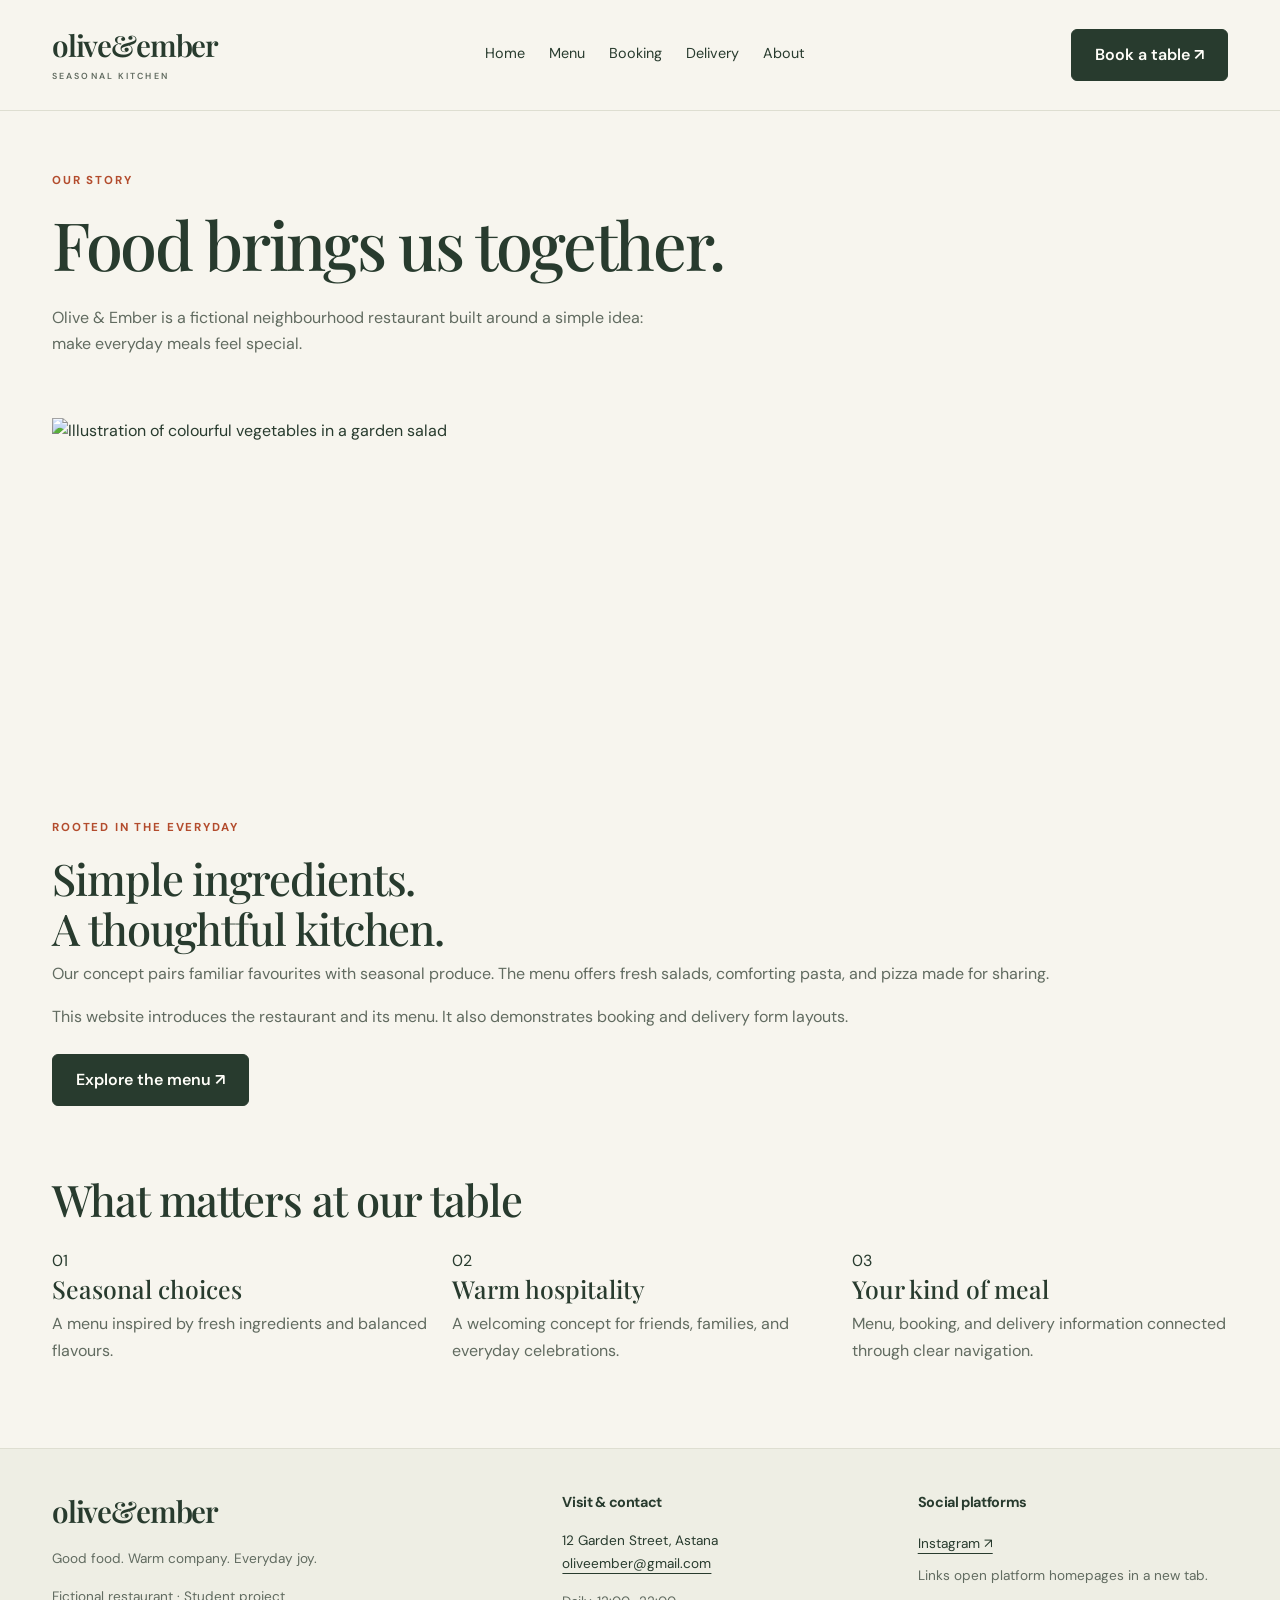
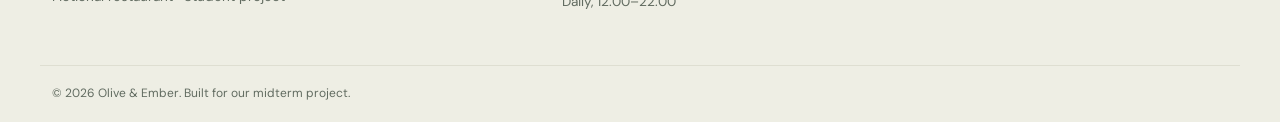
==== about.html @ 1c38c2a3 "About page done, mail changed, facebook deleted" ====
<!DOCTYPE html>
<html lang="en">
<head>
    <meta charset="UTF-8">
    <meta name="viewport" content="width=device-width, initial-scale=1.0">
    <link href="https://cdn.jsdelivr.net/npm/bootstrap@5.3.3/dist/css/bootstrap.min.css" rel="stylesheet">

    <title>About | Olive &amp; Ember</title>

    <link rel="preconnect" href="https://fonts.googleapis.com">
    <link rel="preconnect" href="https://fonts.gstatic.com" crossorigin>
    <link href="https://fonts.googleapis.com/css2?family=DM+Sans:wght@400;500;600;700&family=Playfair+Display:wght@500;600;700&display=swap" rel="stylesheet">
    <link rel="stylesheet" href="css/style.css">
</head>

<body>
    <a class="skip-link" href="#main-content">Skip to content</a>

    <header class="site-header">
        <div class="container header-inner">
            <a class="brand" href="index.html">
                olive<span>&amp;</span>ember
                <span class="brand-caption">SEASONAL KITCHEN</span>
            </a>

            <nav class="site-nav" aria-label="Main navigation">
                <a href="index.html">Home</a>
                <a href="menu.html">Menu</a>
                <a href="booking.html">Booking</a>
                <a href="delivery.html">Delivery</a>
                <a href="about.html">About</a>
            </nav>

            <a class="btn btn-brand header-book" href="booking.html">
                Book a table ↗
            </a>
        </div>
    </header>

    <main id="main-content">
        <section class="page-intro container">
            <p class="eyebrow">OUR STORY</p>
            <h1>Food brings us together.</h1>

            <p class="intro-copy">
                Olive &amp; Ember is a fictional neighbourhood restaurant
                built around a simple idea: make everyday meals feel special.
            </p>
        </section>

        <section class="container section-space pt-0">
            <div class="story-grid">
                <img
                    src=""
                    alt="Illustration of colourful vegetables in a garden salad"
                    width="480"
                    height="400"
                    loading="lazy"
                >

                <div>
                    <p class="eyebrow">ROOTED IN THE EVERYDAY</p>

                    <h2 id="story-title">
                        Simple ingredients.<br>
                        A thoughtful kitchen.
                    </h2>

                    <p>
                        Our concept pairs familiar favourites with seasonal
                        produce. The menu offers fresh salads, comforting
                        pasta, and pizza made for sharing.
                    </p>

                    <p>
                        This website introduces the restaurant and its menu.
                        It also demonstrates booking and delivery form layouts.
                    </p>

                    <a class="btn btn-brand mt-2" href="menu.html">
                        Explore the menu ↗
                    </a>
                </div>
            </div>
        </section>

        <section
            class="container section-space pt-0"
            aria-labelledby="values-title">

            <h2 id="values-title" class="mb-4">
                What matters at our table
            </h2>

            <div class="row g-4">
                <div class="col-12 col-md-4">
                    <article class="value-card">
                        <span class="step-number">01</span>
                        <h3>Seasonal choices</h3>
                        <p>
                            A menu inspired by fresh ingredients
                            and balanced flavours.
                        </p>
                    </article>
                </div>

                <div class="col-12 col-md-4">
                    <article class="value-card">
                        <span class="step-number">02</span>
                        <h3>Warm hospitality</h3>
                        <p>
                            A welcoming concept for friends, families,
                            and everyday celebrations.
                        </p>
                    </article>
                </div>

                <div class="col-12 col-md-4">
                    <article class="value-card">
                        <span class="step-number">03</span>
                        <h3>Your kind of meal</h3>
                        <p>
                            Menu, booking, and delivery information
                            connected through clear navigation.
                        </p>
                    </article>
                </div>
            </div>
        </section>
    </main>

    <footer class="site-footer">
        <div class="container footer-grid">
            <div>
                <a class="brand footer-brand" href="index.html">
                    olive<span>&amp;</span>ember
                </a>
                <p>Good food. Warm company. Everyday joy.</p>
                <p class="small">Fictional restaurant · Student project</p>
            </div>

            <div>
                <h2 class="footer-heading">Visit &amp; contact</h2>
                <address>
                    12 Garden Street, Astana<br>
                    <a href="mailto:oliveember@gmail.com">oliveember@gmail.com</a>
                </address>
                <p>Daily, 12:00–22:00</p>
            </div>

            <div>
                <h2 class="footer-heading">Social platforms</h2>

                <a
                    href="https://www.instagram.com/" target="_blank">
                    Instagram ↗
                </a>
                <br>
                <p class="small mt-2">
                    Links open platform homepages in a new tab.
                </p>
            </div>
        </div>

        <div class="container footer-bottom">
            © 2026 Olive &amp; Ember. Built for our midterm project.
        </div>
    </footer>
</body>
</html>
---- css/style.css ----
:root {
    --color-cream: #f7f5ee;
    --color-ink: #283b2e;
    --color-muted: #616b60;
    --color-accent: #b34c2d;
    --color-line: #deded1;
    --color-white: #fffef9;

    --font-body: "DM Sans", sans-serif;
    --font-heading: "Playfair Display", Georgia, serif;

    --radius: 16px;
}
* {
    box-sizing: border-box;
}

body {
    margin: 0;
    background: var(--color-cream);
    color: var(--color-ink);
    font-family: var(--font-body);
    font-size: 16px;
    line-height: 1.65;
}

h1, h2, h3 {
    font-family: var(--font-heading); line-height: 1.15;
}

h1 {
    font-size: clamp(2.6rem, 5.2vw, 4.9rem); letter-spacing: -0.035em;
}

h2 {
    font-size: clamp(2rem, 3.4vw, 3rem); letter-spacing: -0.025em;
}

h3 {
    font-size: 1.55rem;
}

p { color: var(--color-muted);}

a {
    color: inherit;
    text-underline-offset: 5px;
}

a:hover {
    color: var(--color-accent);
}

a:focus,
button:focus {
    outline: 3px solid var(--color-accent);
    outline-offset: 5px;
}

img {
    display: block;
    max-width: 100%;
    height: auto;
}

.container {
    max-width: 1200px;
}

.eyebrow {
    color: var(--color-accent);
    font-size: 0.72rem;
    font-weight: 700;
    letter-spacing: 0.16em;
    margin-bottom: 16px;
}

.text-link {
    font-weight: 600;
}

.btn {
    border-radius: 6px;
    font-weight: 600;
    padding: 13px 23px;
}

.btn-brand {
    background: var(--color-ink);
    color: var(--color-white);
    border: 1px solid var(--color-ink);
}

.btn-brand:hover,
.btn-brand:focus {
    background: var(--color-accent);
    border-color: var(--color-accent);
    color: white;
}

.skip-link {
    position: absolute;
    top: -100px;
    left: 20px;
    background: var(--color-white);
    padding: 10px;
    z-index: 100;
}

.skip-link:focus {
    top: 12px;
}

.site-header {
    border-bottom: 1px solid var(--color-line);
}

.header-inner {
    display: flex;
    align-items: center;
    justify-content: space-between;
    gap: 25px;
    min-height: 110px;
}

.brand {
    font-family: var(--font-heading);
    font-size: 1.85rem;
    font-weight: 600;
    text-decoration: none;
    letter-spacing: -0.04em;
    line-height: 1.15;
}

.brand-caption {
    display: block;
    color: var(--color-muted);
    font-family: var(--font-body);
    font-size: 0.55rem;
    letter-spacing: 0.24em;
    margin-top: 9px;
}

.site-nav {
    display: flex;
    align-items: center;
    gap: 24px;
}

.site-nav a {
    font-size: 0.9rem;
    text-decoration: none;
    padding: 8px 0;
    border-bottom: 2px solid transparent;
}

.site-nav a[aria-current="page"] {
    border-bottom-color: var(--color-accent);
    color: var(--color-accent);
}

.section-space {
    padding-top: 68px;
    padding-bottom: 68px;
}

.section-heading {
    display: flex;
    justify-content: space-between;
    align-items: flex-end;
    gap: 20px;
    margin-bottom: 30px;
}

.section-heading h2 {
    margin: 0;
}

.page-intro {
    padding-top: 60px;
    padding-bottom: 45px;
}

.page-intro h1 {
    max-width: 850px;
}

.intro-copy {
    max-width: 620px;
    margin-top: 22px;
}

.site-footer {
    background: #eeeee4;
    border-top: 1px solid var(--color-line);
    padding-top: 45px;
}

.footer-grid {
    display: grid;
    grid-template-columns: 1.5fr 1fr 1fr;
    gap: 45px;
    padding-bottom: 35px;
}

.footer-brand {
    display: inline-block;
    margin-bottom: 20px;
}

.site-footer p, .site-footer address, .site-footer a:not(.brand) {
    font-size: 0.85rem;
}

.footer-heading {
    font-family: var(--font-body);
    font-size: 0.9rem;
    font-weight: 700;
    margin-bottom: 20px;
}

.footer-bottom {
    border-top: 1px solid var(--color-line);
    padding-top: 18px;
    padding-bottom: 18px;
    font-size: 0.75rem;
    color: var(--color-muted);
}
.page-intro {
    padding-top: 60px;
    padding-bottom: 30px; 
}
.page-intro h1 { 
    max-width: 850px; 
}
.intro-copy { 
    max-width: 620px;
    margin-top: 22px;
}

.form-panel { 
    background: var(--color-white);
    border: 1px solid var(--color-line);
    border-radius: var(--radius); 
    padding: 32px; 
}
.form-panel h2 { 
    font-size: 2rem; 
}
.demo-notice { 
    font-size: .85rem;
    background: #efeee3; 
    padding: 14px; border-radius: 6px;
}
.form-label {
    font-size: .85rem;
    font-weight: 600;
}
.form-control, .form-select { 
    background-color: #fdfcf7;
    border-color: #c6cbbb; 
    padding: 12px; color: var(--color-ink); 
}
.form-control:focus, .form-select:focus {
    border-color: var(--color-accent);
    box-shadow: 0 0 0 3px #b34c2d25;
}

.info-panel { 
    background: #e9eadd; 
    padding: 35px; border-radius: var(--radius);
}
.info-panel h2 { 
    font-size: 2.4rem; 
}
.detail-list { 
    padding: 0; 
    list-style: none;
    margin: 25px 0;
}
.detail-list li {
    padding: 12px 0;
    border-bottom: 1px solid #cdd2bd;
    font-size: .9rem; 
}

@media (max-width: 575px) {
    .page-intro { 
        padding-top: 40px;
        padding-bottom: 30px;
    }
    .page-intro h1 { 
        font-size: 2.6rem;
    }
    .form-panel, .info-panel { 
        padding: 22px;
    }
    .info-panel h2 {
        font-size: 2rem;
    }
}
.page-intro {
    padding-top: 60px;
    padding-bottom: 45px;
}
.page-intro h1 { 
    max-width: 850px;
}
.intro-copy {
    max-width: 620px;
    margin-top: 22px; 
}

.form-panel { 
    background: var(--color-white);
    border: 1px solid var(--color-line);
    border-radius: var(--radius); padding: 32px; 
}
.form-panel h2 { 
    font-size: 2rem;
}
.demo-notice { 
    font-size: .85rem; 
    background: #efeee3;
    padding: 14px; border-radius: 6px;
}
.form-label { 
    font-size: .85rem;
    font-weight: 600; 
}
.form-control, .form-select {
    background-color: #fdfcf7; 
    border-color: #c6cbbb; padding: 12px;
    color: var(--color-ink); 
}
.form-control:focus, .form-select:focus {
    border-color: var(--color-accent); 
    box-shadow: 0 0 0 3px #b34c2d25; 
}

.delivery-steps { 
    padding-left: 22px;
}
.delivery-steps li {
    padding: 8px 0 8px 6px; 
}
.order-line { 
    display: flex; 
    align-items: center; 
    justify-content: space-between;
    gap: 20px; 
    padding: 16px 0;
    border-bottom: 1px solid var(--color-line);
}
.order-line label {
    font-weight: 600; 
    font-size: .9rem;
}
.order-line label span { 
    display: block; font-size: .8rem;
    font-weight: 400; 
}
.quantity-input { 
    width: 85px;
    flex-shrink: 0; 
}
.order-summary {
    display: flex; 
    justify-content: space-between;
    gap: 20px; padding-top: 20px;
    font-size: .9rem;
}

.info-panel { 
    background: #e9eadd; 
    padding: 35px; 
    border-radius: var(--radius);
}
.info-panel h2 { 
    font-size: 2.4rem;
}
.detail-list {
    padding: 0; 
    list-style: none;
    margin: 25px 0;
}
.detail-list li { 
    padding: 12px 0; 
    border-bottom: 1px solid #cdd2bd;
    font-size: .9rem; 
}

@media (max-width: 575px) {
    .page-intro {
        padding-top: 40px;
        padding-bottom: 30px;
    }
    .page-intro h1 { 
        font-size: 2.6rem; 
    }
    .form-panel, .info-panel { 
        padding: 22px; 
    }
    .info-panel h2 { 
        font-size: 2rem;
    }
    .order-summary {
        gap: 10px;
    }
}

/* Menu CSS */

.menu-table{
--bs-table-bg: transparent;
--bs-table-color: var(--color-ink);
--bs-table-border-color: var(--color-line);

min-width: 620px;
}
.menu-table th,
.menu-table td {
padding: 18px;
}
.menu-table thead{
font-size: 0.8rem;
}
.menu-table tbody tr:nth-child(even) > * {
background: #eceee3;
}
.menu-table caption{
color: var(--color-muted);
font-size: 0.85rem;
}
.dish-grid{
    display: grid; 
    grid-template-columns: repeat(3, minmax(0, 1fr)); 
    gap: 24px;
}
.dish-card{
    background: var(--color-white);
    border: 1px solid var(--color-line);
    border-radius: var(--radius);
    overflow: hidden;
}
.dish-card img{
    width: 100%;
    aspect-ratio: 6 / 5;
    object-fit: cover;
}
.dish-content {padding: 24px;}
.dish-content .eyebrow{margin-bottom: 10px; font-size: .65rem;}
.dish-content p:not(.eyebrow){
    font-size: .9rem;
    min-height: 48px;
}
.dish-bottom {
    display: flex;
    flex-wrap: wrap;
    justify-content: space-between;
    gap: 10px; 
    align-items: center; 
    font-size: .8rem; 
    border-top: 1px solid var(--color-line); 
    padding-top: 17px; 
    margin-top: 20px;
}
.price{font-weight: 700;}
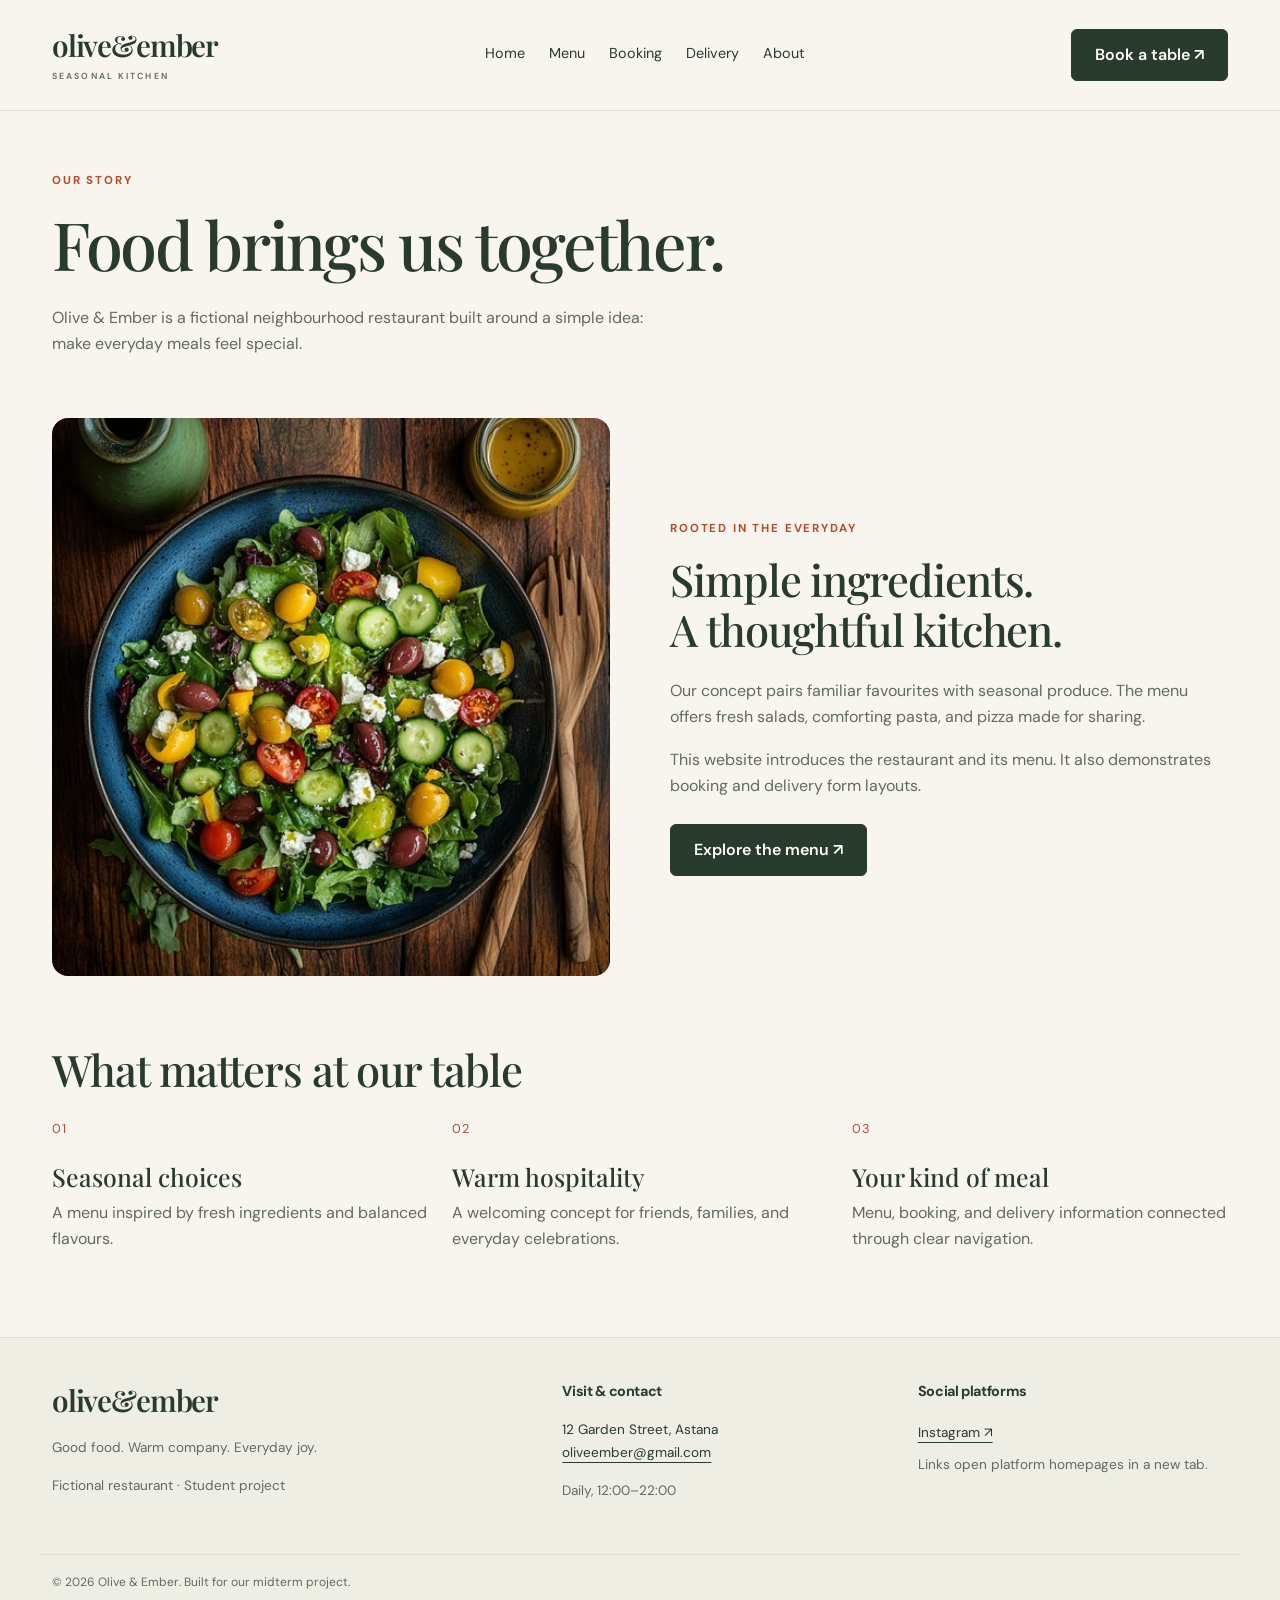
==== commit fb3b0ff2: "Add image to about page and enhance story grid layout with CSS" ====
--- a/about.html
+++ b/about.html
@@ -51,7 +51,7 @@
         <section class="container section-space pt-0">
             <div class="story-grid">
                 <img
-                    src=""
+                    src="images/fresh-garden-salad-stockcake.jpg"
                     alt="Illustration of colourful vegetables in a garden salad"
                     width="480"
                     height="400"
--- a/css/style.css
+++ b/css/style.css
@@ -176,6 +176,7 @@
     margin: 0;
 }
 
+/*Booking CSS*/
 .page-intro {
     padding-top: 60px;
     padding-bottom: 45px;
@@ -226,6 +227,173 @@
     font-size: 0.75rem;
     color: var(--color-muted);
 }
+/* common part for all pages */
+
+/* Home page styling */
+.hero {
+    display: grid;
+    grid-template-columns: 1.08fr 1fr;
+    align-items: center;
+    gap: 64px;
+    padding-top: 70px;
+    padding-bottom: 70px;
+}
+
+.hero-copy > p:not(.eyebrow) {
+    max-width: 430px;
+    margin-top: 24px;
+}
+
+.hero h1 em {
+    color: var(--color-accent);
+    font-weight: 500;
+}
+
+.hero-actions {
+    display: flex;
+    align-items: center;
+    flex-wrap: wrap;
+    gap: 25px;
+    margin: 28px 0;
+}
+
+.hero-details {
+    display: flex;
+    flex-wrap: wrap;
+    gap: 20px;
+    list-style: none;
+    padding: 0;
+    margin: 34px 0 0;
+    font-size: 0.72rem;
+    color: var(--color-muted);
+}
+
+.hero-details li::before {
+    content: "•";
+    color: var(--color-accent);
+    margin-right: 7px;
+}
+
+.hero-art {
+    position: relative;
+    padding-bottom: 12px;
+}
+
+.hero-art img {
+    border-radius: 160px 160px 16px 16px;
+    width: 100%;
+}
+
+.hero-note {
+    position: absolute;
+    right: -8px;
+    bottom: -6px;
+    background: var(--color-white);
+    border: 1px solid var(--color-line);
+    border-radius: 10px;
+    padding: 17px 24px;
+    transform: rotate(-6deg);
+    font-family: var(--font-heading);
+    font-size: 1.2rem;
+    box-shadow: 0 8px 24px #283b2e12;
+}
+
+.occasion-strip {
+    background: var(--color-ink);
+    color: var(--color-cream);
+    padding: 20px 0;
+    font-size: 0.9rem;
+    letter-spacing: 0.04em;
+}
+
+.service-panel {
+    background: #e9eadd;
+    border-radius: var(--radius);
+    padding: 35px;
+    height: 100%;
+}
+
+.service-panel h3 {
+    font-size: 2rem;
+}
+
+.service-panel-dark {
+    background: var(--color-ink);
+    color: var(--color-cream);
+}
+
+.service-panel-dark p {
+    color: #e0e3d7;
+}
+
+.step-number {
+    display: block;
+    font-size: 0.8rem;
+    letter-spacing: 0.1em;
+    margin-bottom: 24px;
+    color: var(--color-accent);
+}
+
+.service-panel-dark .step-number {
+    color: #f0b698;
+}
+
+/* dish cards */
+.dish-grid {
+    display: grid;
+    grid-template-columns: repeat(3, minmax(0, 1fr));
+    gap: 24px;
+}
+
+.dish-card {
+    background: var(--color-white);
+    border: 1px solid var(--color-line);
+    border-radius: var(--radius);
+    overflow: hidden;
+}
+
+.dish-card img {
+    width: 100%;
+    aspect-ratio: 6 / 5;
+    object-fit: cover;
+}
+
+.dish-content {
+    padding: 24px;
+}
+
+.dish-content .eyebrow {
+    margin-bottom: 10px;
+    font-size: 0.65rem;
+}
+
+.dish-content p:not(.eyebrow) {
+    font-size: 0.9rem;
+    min-height: 48px;
+}
+
+.dish-bottom {
+    display: flex;
+    flex-wrap: wrap;
+    justify-content: space-between;
+    align-items: center;
+    gap: 10px;
+    font-size: 0.8rem;
+    border-top: 1px solid var(--color-line);
+    padding-top: 17px;
+    margin-top: 20px;
+}
+
+.price {
+    font-weight: 700;
+}
+
+
+
+/* delivery */
+.page-intro { padding-top: 60px; padding-bottom: 30px; }
+.page-intro h1 { max-width: 850px; }
+.intro-copy { max-width: 620px; margin-top: 22px; }
 .page-intro {
     padding-top: 60px;
     padding-bottom: 30px; 
@@ -298,6 +466,8 @@
     .info-panel h2 {
         font-size: 2rem;
     }
+
+    /*Dlivery CSS*/
 }
 .page-intro {
     padding-top: 60px;
@@ -425,9 +595,7 @@
 .menu-table thead{
 font-size: 0.8rem;
 }
-.menu-table tbody tr:nth-child(even) > * {
-background: #eceee3;
-}
+
 .menu-table caption{
 color: var(--color-muted);
 font-size: 0.85rem;
@@ -442,6 +610,18 @@
     border: 1px solid var(--color-line);
     border-radius: var(--radius);
     overflow: hidden;
+    display: block;
+    text-decoration: none;
+    color: inherit;
+    transition: transform 0.3s ease, box-shadow 0.3s ease;
+}
+.dish-card:hover{
+    transform: translateY(-8px); 
+    box-shadow: 0 12px 24px rgba(40, 59, 46, 0.12); 
+}
+.dish-card:hover .order-link{
+    color: var(--color-accent);
+    text-decoration: underline;
 }
 .dish-card img{
     width: 100%;
@@ -466,3 +646,15 @@
     margin-top: 20px;
 }
 .price{font-weight: 700;}
+
+.story-grid{
+    display: grid;
+    grid-template-columns: 1fr 1fr;
+    align-items: center; gap: 60px;
+}
+.story-grid img{
+    width: 100%;
+    border-radius:
+    var(--radius);
+}
+.story-grid h2{margin-bottom: 24px;}
